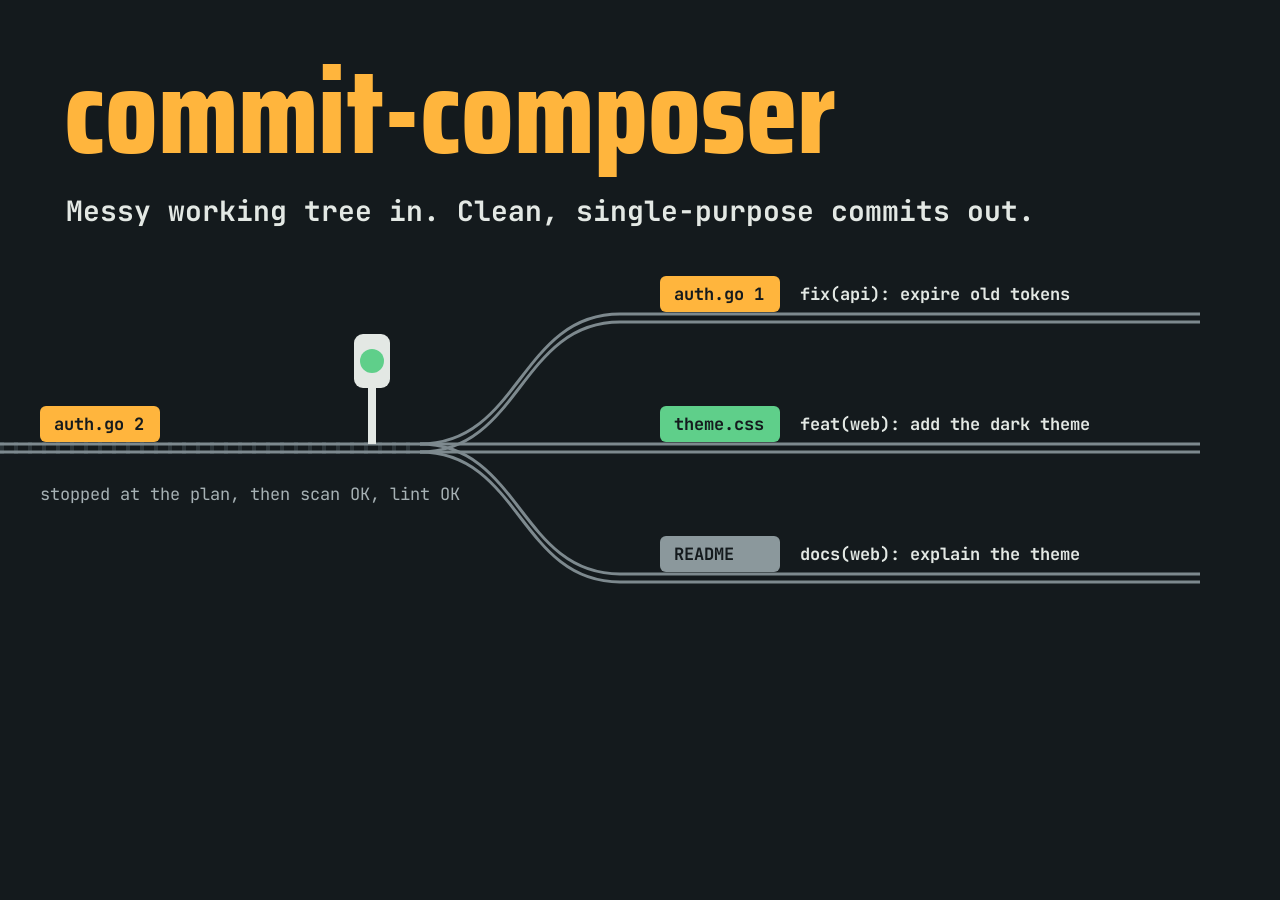
==== assets/source/og.html @ 77824f44 "feat(commit-composer): add the switchyard landing page Why: - the repo had no web face for visitors " ====
<!doctype html>
<html lang="en"><head><meta charset="utf-8"><title>og</title>
<!-- Social preview, 1200x630, recomposed from the landing page hero.
     Signature: railway classification yard; hunks are wagons, commits are trains, the gates are a signal. Saira Condensed 800 and JetBrains Mono, rail yard tokens on the dark ground.
     Render: uvx --from playwright python -I <frontdoor-landing>/scripts/shoot.py og assets/source/og.html --out assets/og.png --root assets -->
<link href="https://fonts.googleapis.com/css2?family=Saira+Condensed:wght@800&family=JetBrains+Mono:wght@400;700&display=swap" rel="stylesheet">
<style>
html, body { margin: 0; width: 1200px; height: 630px; overflow: hidden; background: #141a1d; color: #e3e8e4; font-family: "JetBrains Mono", monospace; }
h1 { font: 800 120px/1 "Saira Condensed", sans-serif; color: #ffb53d; margin: 0; position: absolute; left: 64px; top: 52px; }
p { position: absolute; left: 66px; top: 192px; font-size: 28px; font-weight: 700; margin: 0; }
svg { position: absolute; left: 0; top: 250px; }
</style></head><body>
<h1>commit-composer</h1>
<p>Messy working tree in. Clean, single-purpose commits out.</p>
<svg width="1200" height="380" viewBox="0 0 1200 380" font-family="JetBrains Mono" font-size="17" font-weight="700" fill="#e3e8e4">
  <defs><pattern id="t" width="14" height="12" patternUnits="userSpaceOnUse"><rect width="4" height="12" fill="#2b3438"/></pattern></defs>
  <rect x="0" y="192" width="420" height="12" fill="url(#t)"/>
  <g fill="none" stroke="#7d898e" stroke-width="3">
    <path d="M0 194H420M0 202H420"/>
    <path d="M420 194C520 194,520 64,620 64H1200M420 202C520 202,520 72,620 72H1200"/>
    <path d="M420 194H1200M420 202H1200"/>
    <path d="M420 194C520 194,520 324,620 324H1200M420 202C520 202,520 332,620 332H1200"/>
  </g>
  <g transform="translate(372,130)"><rect x="-4" y="0" width="8" height="64" fill="#e3e8e4"/><rect x="-18" y="-46" width="36" height="54" rx="9" fill="#e3e8e4"/><circle cx="0" cy="-19" r="12" fill="#5fcf8a"/></g>
  <rect x="660" y="26" width="120" height="36" rx="6" fill="#ffb53d"/><text x="674" y="50" fill="#141a1d">auth.go 1</text><text x="800" y="50">fix(api): expire old tokens</text>
  <rect x="660" y="156" width="120" height="36" rx="6" fill="#5fcf8a"/><text x="674" y="180" fill="#141a1d">theme.css</text><text x="800" y="180">feat(web): add the dark theme</text>
  <rect x="660" y="286" width="120" height="36" rx="6" fill="#8b989c"/><text x="674" y="310" fill="#141a1d">README</text><text x="800" y="310">docs(web): explain the theme</text>
  <rect x="40" y="156" width="120" height="36" rx="6" fill="#ffb53d"/><text x="54" y="180" fill="#141a1d">auth.go 2</text>
  <text x="40" y="250" font-weight="400" fill="#a6b1b4">stopped at the plan, then scan OK, lint OK</text>
</svg>
</body></html>
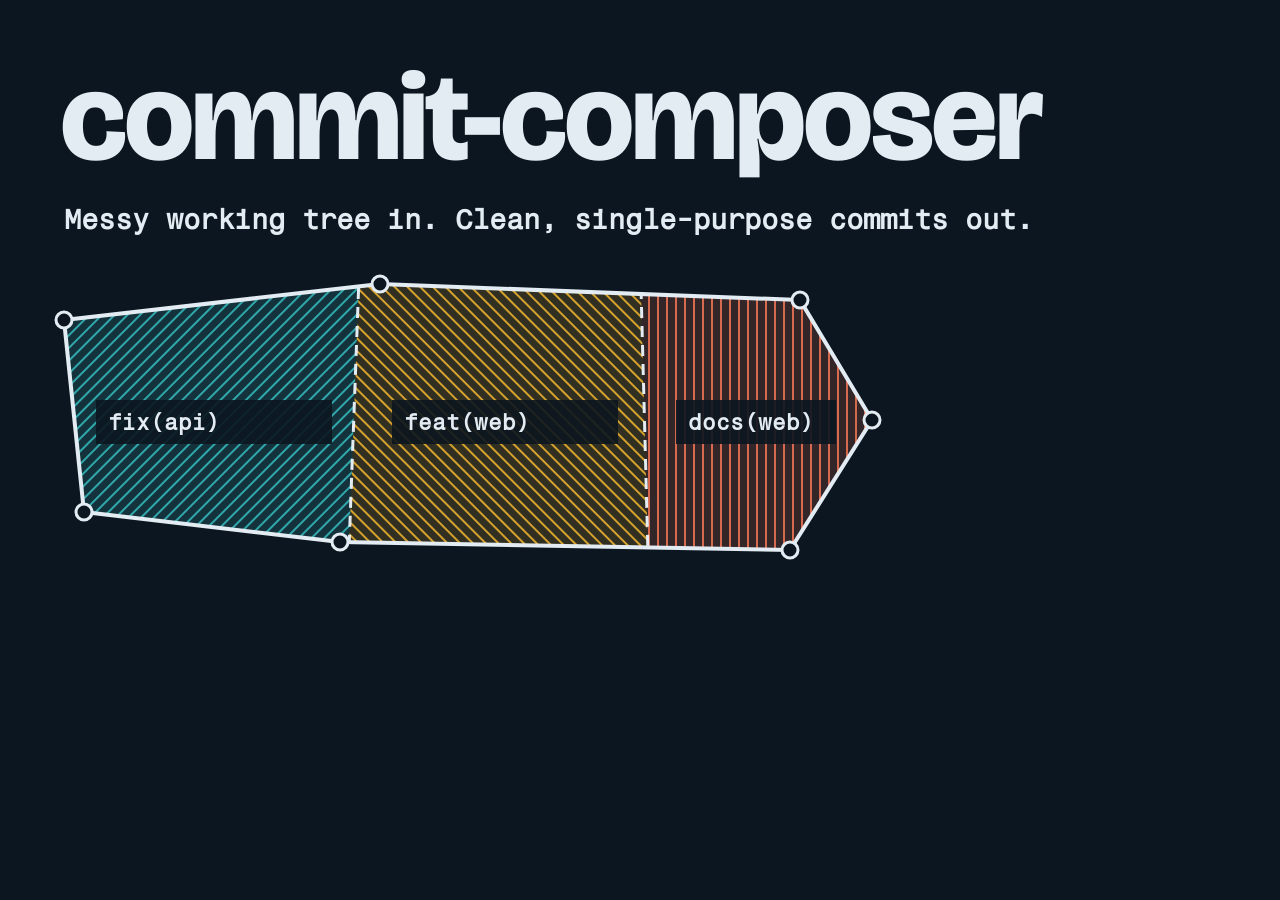
==== commit 99fc5505: "docs(commit-composer): restyle the social card and the favicon as a plat Why: - the 1200x630 social " ====
--- a/assets/source/og.html
+++ b/assets/source/og.html
@@ -1,31 +1,32 @@
 <!doctype html>
 <html lang="en"><head><meta charset="utf-8"><title>og</title>
 <!-- Social preview, 1200x630, recomposed from the landing page hero.
-     Signature: railway classification yard; hunks are wagons, commits are trains, the gates are a signal. Saira Condensed 800 and JetBrains Mono, rail yard tokens on the dark ground.
+     Signature: a subdivision plat; the parcel is divided into lots, each recorded under its own title. Bricolage Grotesque 800 and Fragment Mono, plat tokens on the night sheet.
      Render: uvx --from playwright python -I <frontdoor-landing>/scripts/shoot.py og assets/source/og.html --out assets/og.png --root assets -->
-<link href="https://fonts.googleapis.com/css2?family=Saira+Condensed:wght@800&family=JetBrains+Mono:wght@400;700&display=swap" rel="stylesheet">
+<link href="https://fonts.googleapis.com/css2?family=Bricolage+Grotesque:wght@800&family=Fragment+Mono&display=swap" rel="stylesheet">
 <style>
-html, body { margin: 0; width: 1200px; height: 630px; overflow: hidden; background: #141a1d; color: #e3e8e4; font-family: "JetBrains Mono", monospace; }
-h1 { font: 800 120px/1 "Saira Condensed", sans-serif; color: #ffb53d; margin: 0; position: absolute; left: 64px; top: 52px; }
-p { position: absolute; left: 66px; top: 192px; font-size: 28px; font-weight: 700; margin: 0; }
+html, body { margin: 0; width: 1200px; height: 630px; overflow: hidden; background: #0c1620; color: #e3ecf2; font-family: "Fragment Mono", monospace; }
+h1 { font: 800 124px/1 "Bricolage Grotesque", sans-serif; letter-spacing: -3px; margin: 0; position: absolute; left: 60px; top: 56px; white-space: nowrap; }
+p { position: absolute; left: 64px; top: 202px; font-size: 28px; font-weight: 700; margin: 0; }
 svg { position: absolute; left: 0; top: 250px; }
 </style></head><body>
 <h1>commit-composer</h1>
 <p>Messy working tree in. Clean, single-purpose commits out.</p>
-<svg width="1200" height="380" viewBox="0 0 1200 380" font-family="JetBrains Mono" font-size="17" font-weight="700" fill="#e3e8e4">
-  <defs><pattern id="t" width="14" height="12" patternUnits="userSpaceOnUse"><rect width="4" height="12" fill="#2b3438"/></pattern></defs>
-  <rect x="0" y="192" width="420" height="12" fill="url(#t)"/>
-  <g fill="none" stroke="#7d898e" stroke-width="3">
-    <path d="M0 194H420M0 202H420"/>
-    <path d="M420 194C520 194,520 64,620 64H1200M420 202C520 202,520 72,620 72H1200"/>
-    <path d="M420 194H1200M420 202H1200"/>
-    <path d="M420 194C520 194,520 324,620 324H1200M420 202C520 202,520 332,620 332H1200"/>
+<svg width="1200" height="380" viewBox="0 0 1200 380" font-family="Fragment Mono" font-size="22" fill="#e3ecf2">
+  <defs>
+    <pattern id="a" width="9" height="9" patternUnits="userSpaceOnUse" patternTransform="rotate(45)"><rect width="9" height="9" fill="#37c6c8" opacity=".16"/><rect width="2" height="9" fill="#37c6c8" opacity=".8"/></pattern>
+    <pattern id="b" width="9" height="9" patternUnits="userSpaceOnUse" patternTransform="rotate(-45)"><rect width="9" height="9" fill="#f0b52e" opacity=".16"/><rect width="2" height="9" fill="#f0b52e" opacity=".85"/></pattern>
+    <pattern id="c" width="9" height="9" patternUnits="userSpaceOnUse"><rect width="9" height="9" fill="#ff7a59" opacity=".16"/><rect width="2" height="9" fill="#ff7a59" opacity=".8"/></pattern>
+    <clipPath id="p"><polygon points="64,70 380,34 800,50 872,170 790,300 340,292 84,262"/></clipPath>
+  </defs>
+  <g clip-path="url(#p)"><polygon points="0,0 360,0 346,380 0,380" fill="url(#a)"/><polygon points="360,0 640,0 650,380 346,380" fill="url(#b)"/><polygon points="640,0 1000,0 1000,380 650,380" fill="url(#c)"/></g>
+  <g stroke="#e3ecf2" stroke-width="3" stroke-dasharray="11 8" fill="none" clip-path="url(#p)"><path d="M360 0 L346 380"/><path d="M640 0 L650 380"/></g>
+  <polygon points="64,70 380,34 800,50 872,170 790,300 340,292 84,262" fill="none" stroke="#e3ecf2" stroke-width="4" stroke-linejoin="round"/>
+  <g fill="#0c1620" stroke="#e3ecf2" stroke-width="3"><circle cx="64" cy="70" r="8"/><circle cx="380" cy="34" r="8"/><circle cx="800" cy="50" r="8"/><circle cx="872" cy="170" r="8"/><circle cx="790" cy="300" r="8"/><circle cx="340" cy="292" r="8"/><circle cx="84" cy="262" r="8"/></g>
+  <g font-weight="700">
+    <rect x="96" y="150" width="236" height="44" fill="#0c1620" opacity=".9"/><text x="108" y="180">fix(api)</text>
+    <rect x="392" y="150" width="226" height="44" fill="#0c1620" opacity=".9"/><text x="404" y="180">feat(web)</text>
+    <rect x="676" y="150" width="160" height="44" fill="#0c1620" opacity=".9"/><text x="688" y="180">docs(web)</text>
   </g>
-  <g transform="translate(372,130)"><rect x="-4" y="0" width="8" height="64" fill="#e3e8e4"/><rect x="-18" y="-46" width="36" height="54" rx="9" fill="#e3e8e4"/><circle cx="0" cy="-19" r="12" fill="#5fcf8a"/></g>
-  <rect x="660" y="26" width="120" height="36" rx="6" fill="#ffb53d"/><text x="674" y="50" fill="#141a1d">auth.go 1</text><text x="800" y="50">fix(api): expire old tokens</text>
-  <rect x="660" y="156" width="120" height="36" rx="6" fill="#5fcf8a"/><text x="674" y="180" fill="#141a1d">theme.css</text><text x="800" y="180">feat(web): add the dark theme</text>
-  <rect x="660" y="286" width="120" height="36" rx="6" fill="#8b989c"/><text x="674" y="310" fill="#141a1d">README</text><text x="800" y="310">docs(web): explain the theme</text>
-  <rect x="40" y="156" width="120" height="36" rx="6" fill="#ffb53d"/><text x="54" y="180" fill="#141a1d">auth.go 2</text>
-  <text x="40" y="250" font-weight="400" fill="#a6b1b4">stopped at the plan, then scan OK, lint OK</text>
 </svg>
 </body></html>
